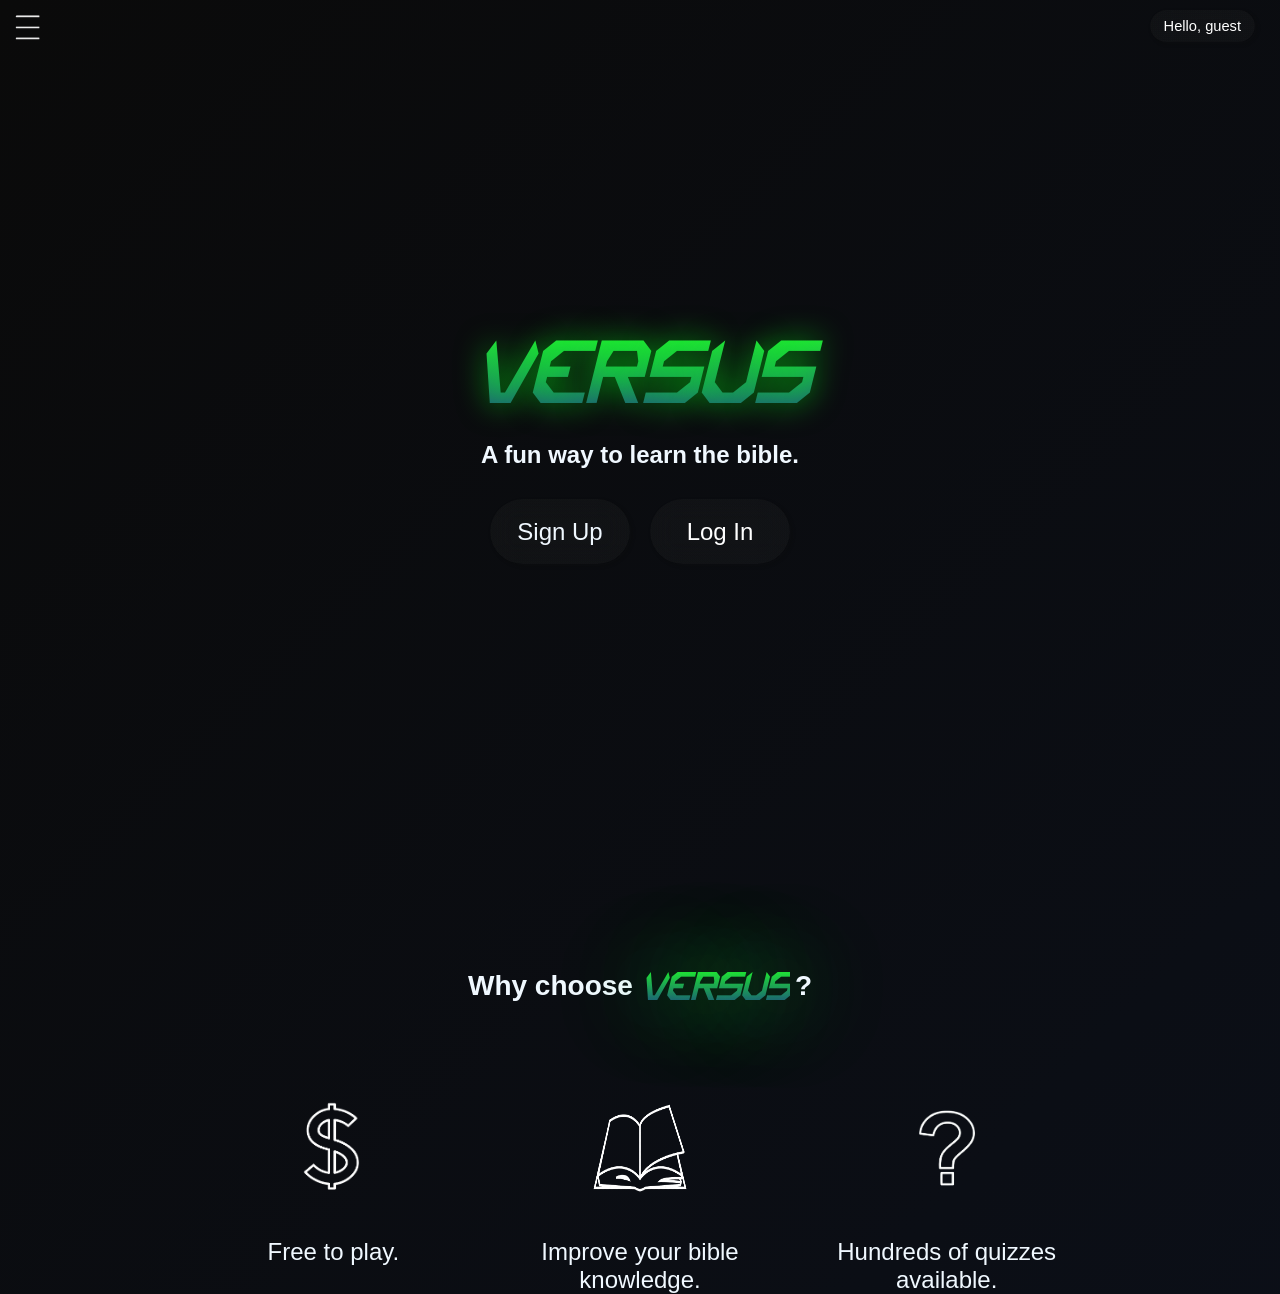
==== index.html @ 83719349 "Versus 3.0 - homeScreen to index" ====
<!DOCTYPE html>
<html lang="en">
<head>
    <meta charset="UTF-8">
    <meta name="viewport" content="width=device-width, initial-scale=1.0">
    <title>Versus</title>
    <link rel="stylesheet" href="style.css">
</head>
<body> <img id="menuButton" src="images/menu3-removebg-preview.png" alt="menu button">

    <div class="menu">
        <div id="overlay"></div>

        <div id="menuPage">
            <a href="index.html">
                <p class="goHomeVs"><i>VERSUS</i></p>
            </a>

            <a href="index.html">
                <div class="homeOp">
                    <img src="images/home.-icon.png" alt="home icon">
                    <p>Home</p>
                </div>
            </a>

            <a href="quizScreen.html">
                <div class="playQuiz">
                    <p class="playIcon">▶️</p>
                    <p class="playTxt">Play quiz</p>
                </div>
            </a>

            <a href="JourneyScreen.html">
                <div class="myJourney">
                    <p class="mapIcon">🗺️</p>
                    <p class="journey">My journey</p>
                </div>
            </a>

            <a href="questsScreen.html">
                <div class="dailyQuests">
                    <p class="targetIcon">🎯</p>
                    <p class="questsTxt">Quests</p>
                </div>
            </a>

            <a href="versusMode.html">
                <div class="versusMode">
                    <p class="duelIcon">⚔️</p>
                    <p class="versusTxt">Versus mode</p>
                </div>
            </a>

            <a href="ranking.html">
                <div class="ranking">
                    <p class="trophyIcon">🏆</p>
                    <p class="rankingTxt">Ranking</p>
                </div>
            </a>

            <div class="showDailyStreak">
                <p class="fireIcon">🔥</p>
                <p class="streakTxt">Daily streak</p>
            </div>

            <div class="logout">
                <img class="logoutIcon" src="images/logout-icon-removebg-preview.png" alt="logout-icon">
                <p class="logoutTxt">Log Out</p>
            </div>
        </div>    
    </div>

    <header class="arial">
        <div id="accountBox" class="arial">
            <div class="accountInfo">
                <p id="accountName">Hello, guest</p>
                <span id="accountLevel"></span>
            </div>
        </div>

        <div id="versus">
            <i>VERSUS</i>
        </div>
        
        <h2>A fun way to learn the bible.</h2>

        <a href="quizScreen.html">
            <button id="playQuizButton" style="display: none;">
                Play Quiz
            </button>
        </a>
    
        <div class="buttons" id="authButtons">
            <a href="signUpScreen.html">
                <div class="logButton arial">
                    <p>Sign Up</p>
                </div>
            </a> <div class="logButton arial">
                <a href="logInScreen.html" style="color: white;">
                    <p>Log In</p>
                </a>
            </div>
        </div>
    </header>

    <section class="why arial">
        <p>Why choose </p>
        <p class="whyVersus"><i>VERSUS</i></p>?
    </section>

    <div class="whyImages">
        <img src="images/cifrao.png" alt="cifrão">
        <img src="images/biblia-removebg-preview.png" alt="bíblia">
        <img src="images/interrogation.png" alt="interrogação">
    </div>

    <div class="WhyCaption arial">
        <p>Free to play.</p>
        <p>Improve your bible knowledge.</p>
        <p>Hundreds of quizzes available.</p>
    </div>

    <div id="streakPopup" class="streakPopup">
        <p class="streakTitle arial">🔥 Daily Streak</p>
        <p id="streakMessage" class="arial">
            You are on a  day streak!
        </p>
        <button id="closeStreakPopup" class="closePopupButton arial">
            OK
        </button>
    </div>

    <script src="JS/storage.js"></script>
    <script src="JS/home.js"></script>
</body>
</html>
---- style.css ----
@charset "UTF-8";
@font-face {
    font-family: 'computerist';
    src: url('fonts/Computerist.ttf') format('truetype');
}

@font-face {
    font-family: 'new hope';
    src: url('fonts/NewHope.ttf') format('truetype');
}





* {
    max-width: 100%;
    margin: 0;
}

.arial {
    font-family: Arial, Helvetica, sans-serif;
    color: #f0f8ff;
}

a {
    text-decoration: none;
    color: black;
}

a:visited {
    color: inherit;
}

a:active {
  color: inherit;
}

header {
    display: flex;
    flex-direction: column;
    align-items: center;
    height: 100vh;
    text-align: center;
    justify-content: center;

    background: linear-gradient(135deg, #0a0a0a, #0c1220, #020617);
    background-size: 400% 400%;
    animation: gradientMove 15s ease infinite;
}

#accountBox {
    position: absolute;
    top: 10px;
    right: 25px;

    padding: 8px 14px;
    border-radius: 20px;

    box-shadow: 2px 2px 2px 2px rgba(10, 10, 10, 0.158);
    backdrop-filter: blur(12px);
    -webkit-backdrop-filter: blur(12px);
    background: 
        linear-gradient(#2a2a2a20, #2a2a2a20) padding-box,
        linear-gradient(to right, #2a2a2a20, #2a2a2a20) border-box;

    color: white;
    font-size: 11pt;
    z-index: 30;
}

#accountBox > p {
    margin: 0;
}

#menuPage {
    position: fixed;
    width: 250px;
    top: 0;
    left: 0;
    height: 100vh;
    overflow: hidden;
    background-color: rgba(59, 62, 70, 0.507);
    width: 250px;
    height: 100vh;

    z-index: 1000;
    transform: translateX(-100%);
    transition: transform 0.3s ease;
}

#menuButton {
    position: fixed;
    top: 10px;
    left: 10px;
    width: 25px;
    height: 25px;
    padding: 5px;
    z-index: 1100;
    cursor: pointer;

    transition: transform 0.3s ease;
}

#menuButton:hover {
    width: 27px;
    height: 27px;
    background-color: rgba(255, 255, 255, 0.098);
    border-radius: 10px;
}

#menuButton.open {
    transform: translateX(250px);
}

#menuPage.open {
    transform: translateX(0);
}

#overlay {
    position: fixed;
    inset: 0;
    background: rgba(0, 0, 0, 0.4);
    opacity: 0;
    pointer-events: none;
    transition: opacity 0.3 ease;
    z-index: 900;
}

#overlay.show {
    opacity: 1;
    pointer-events: all;
}

.goHomeVs {
    font-family: new hope;
    width: fit-content;
    padding-top: 10px;
    padding-left: 7px;
    cursor: pointer;
    background: linear-gradient(
                #23E835,
                #1E3A8A);
    -webkit-background-clip: text;
    -webkit-text-fill-color: transparent;
    text-shadow:
        0 0 10px #00ff157c;
    font-size: 19pt;
    align-self: center;
}

.goHomeVs:active {
    transform: scale(0.95);
}

.homeOp {
    display: flex;
    font-family: new hope;
    margin-top: 35px;
    margin-left: 20px;
    cursor: pointer;

    transition: transform 0.4 ease, box-shadow 0.1 ease;
}

.homeOp > p {
    padding-top: 11px;
    padding-left: 3px;
    color: white;
}

.homeOp > img {
    height: 20px;
    width: 20px;
    padding: 5px;
    filter: invert(1);
}

.homeOp:hover {
    background-color: rgba(0, 0, 0, 0.19);
    border-radius: 7px 0px 0px 7px;
    transform: scale(1.05) translate(-3px, -3px);
}

.homeOp:active {
    transform: scale(0.95);
    box-shadow: 2px 2px 4px rgba(0, 0, 0, 0.11);
}

.playQuiz, 
.myJourney,
.dailyQuests, 
.versusMode,
.ranking {
    display: flex;
    font-family: new hope;
    margin-top: 5px;
    margin-left: 20px;
    cursor: pointer;

    transition: transform 0.2 ease, box-shadow 0.2 ease;
}

.logout {
    display: flex;
    font-family: new hope;
    cursor: pointer;

    width: 100%;
    position: absolute;
    bottom: 10px;
    left: 18px;
    margin-bottom: 10px;

    transition: transform 0.2 ease, box-shadow 0.2 ease;
}

.showDailyStreak {
    display: flex;
    font-family: new hope;
    cursor: pointer;

    padding: 5px;
    width: 90%;
    position: absolute;
    bottom: 60px;
    left: 16px;

    transition: transform 0.2 ease, box-shadow 0.2 ease;
}

.playIcon,
.mapIcon,
.targetIcon,
.duelIcon,
.trophyIcon {
    height: 20px;
    width: 20px;
    padding: 5px;
    padding-left: 3px;
}

.logoutIcon {
    height: 35px;
    width: fit-content;

    filter: invert(1);
}

.fireIcon {
    font-size: 14pt;
}

.playTxt, 
.questsTxt,
.versusTxt,
.rankingTxt {
    padding-top: 11px;
    color: white;
}

.logoutTxt {
    margin-top: 12px;
    color: white;
}

.streakTxt {
    color: white;
    padding-top: 8px;
    padding-left: 4px;
}

.playQuiz:hover {
    background-color: rgba(0, 0, 0, 0.19);
    border-radius: 7px 0px 0px 7px;
    transform: scale(1.05) translate(-3px, -3px);
}

.playQuiz:active {
    transform: scale(0.95);
    box-shadow: 2px 2px 4px rgba(0, 0, 0, 0.11);
}

.journey {
    padding-top: 12px;
    padding-left: 1px;
    color: white;
}

.myJourney:hover {
    background-color: rgba(0, 0, 0, 0.19);
    border-radius: 7px 0px 0px 7px;
    transform: scale(1.05) translate(-3px, -3px);
}

.myJourney:active {
    transform: scale(0.95);
    box-shadow: 2px 2px 4px rgba(0, 0, 0, 0.11);
}

.dailyQuests:hover {
    background-color: rgba(0, 0, 0, 0.19);
    border-radius: 7px 0px 0px 7px;
    transform: scale(1.05) translate(-3px, -3px);
}

.dailyQuests:active {
    transform: scale(0.95);
    box-shadow: 2px 2px 4px rgba(0, 0, 0, 0.11);
}

.versusMode:hover {
    background-color: rgba(0, 0, 0, 0.19);
    border-radius: 7px 0px 0px 7px;
    transform: scale(1.05) translate(-3px, -3px);
}

.versusMode:active {
    transform: scale(0.95);
    box-shadow: 2px 2px 4px rgba(0, 0, 0, 0.11);
}

.ranking:hover {
    background-color: rgba(0, 0, 0, 0.19);
    border-radius: 7px 0px 0px 7px;
    transform: scale(1.05) translate(-3px, -3px);
}

.ranking:active {
    transform: scale(0.95);
    box-shadow: 2px 2px 4px rgba(0, 0, 0, 0.11);
}

.logout:hover {
    background-color: rgba(0, 0, 0, 0.19);
    border-radius: 7px 0px 0px 7px;
    transform: scale(1.05) translate(-3px, -3px);
}

.logout:active {
    transform: scale(0.95);
    box-shadow: 2px 2px 4px rgba(0, 0, 0, 0.11);
}

.showDailyStreak:hover {
    background-color: rgba(0, 0, 0, 0.19);
    border-radius: 7px 0px 0px 7px;
    transform: scale(1.05) translate(-3px, -3px);
}

.showDailyStreak:active {
    transform: scale(0.95);
    box-shadow: 2px 2px 4px rgba(0, 0, 0, 0.11);
}

#versus {
    margin: 0 auto;
    margin-bottom: 20px;
    font-family: new hope;
    font-weight: 10;
    background: linear-gradient(
                #23E835,
                #1E3A8A);
    -webkit-background-clip: text;
    -webkit-text-fill-color: transparent;
    text-shadow:
        0 0 30px #00fd1596;
    font-size: 67pt;
    align-self: center;
    width: 100%;
}

h2 {
    margin-bottom: 30px;
    color: #f0f8ff;
}

.buttons {
    display: flex;
    gap: 20px;
}

.logButton {
    padding: 10px;
    width: 120px;
    height: 45px;
    color: #f0f8ff;
    align-content: center;
    font-size: 18pt;
    border-radius: 45px;
    box-shadow: 2px 2px 2px 2px rgba(10, 10, 10, 0.158);
    backdrop-filter: blur(12px);
    -webkit-backdrop-filter: blur(12px);
    background: 
        linear-gradient(#2a2a2a20, #2a2a2a20) padding-box,
        linear-gradient(to right, #2a2a2a20, #2a2a2a20) border-box;
    cursor: pointer;

    transition: transform 0.2s ease, box-shadow 0.1s ease;
}

.logButton:hover {
    transform: scale(1.07) translate(-3px, -3px);
    filter:
    drop-shadow(0 2px 5px #1d7e4241);

    background: linear-gradient(135deg, #0a0a0a, #09180a, #020617);
    background-size: 400% 400%;
    animation: gradientMove 3s ease infinite;
}

.logButton:active {
    transform: translateY(4px);
    box-shadow: 0 2px 4px rgba(0, 0, 0, 0.4);
}

.logButton > p {
    margin: 0;
}

#playQuizButton {
    padding: 10px;
    width: 135px;
    height: 60px;

    border: none;
    color: #f0f8ff;
    align-items: center;
    justify-content: center;
    font-size: 14pt;
    border-radius: 45px;

    box-shadow: 2px 2px 2px 2px rgba(10, 10, 10, 0.158);
    backdrop-filter: blur(12px);
    -webkit-backdrop-filter: blur(12px);
    background: 
        linear-gradient(#2a2a2a20, #2a2a2a20) padding-box,
        linear-gradient(to right, #2a2a2a20, #2a2a2a20) border-box;
    cursor: pointer;

    transition: transform 0.2s ease, box-shadow 0.1s ease;
}

#playQuizButton:hover {
    transform: scale(1.1);
    filter:
    drop-shadow(0 2px 5px #1d7e4241);

    background: linear-gradient(135deg, #0a0a0a, #09180a, #020617);
    background-size: 400% 400%;
    animation: gradientMove 3s ease infinite;
}

#playQuizButton:active {
    transform: scale(0.97);
    box-shadow: 0 2px 4px rgba(0, 0, 0, 0.4);
}

body {
    height: 97vh;
    background-image: linear-gradient(to right, #1A1A1A);

    background: linear-gradient(135deg, #0a0a0a, #0c1220, #020617);
    background-size: 400% 400%;
    animation: gradientMove 15s ease infinite;
}

.why {
    display: flex;
    font-weight: bold;
    justify-content: center;
    text-align: center;
    margin-top: 70px;
    font-size: 21pt;
    margin-bottom: 90px;
}

.whyVersus {
    font-family: new hope;
    font-weight: 10;
    background: linear-gradient(
                #23E835,
                #1E3A8A);
    -webkit-background-clip: text;
    -webkit-text-fill-color: transparent;
    text-shadow:
        0 0 90px #23E835;
    font-size: 30pt;
    align-self: center;
    margin-left: 7px;
    margin-right: 5px;
}

.whyImages > img {
    margin-bottom: 40px;
    width: 100px;
    height: 100px;
    filter: invert(1);
}

.WhyCaption {
    margin-top: 15px;
    font-size: 18pt;
}

.whyImages,
.WhyCaption {
    display: grid;
    grid-template-columns: repeat(3, 1fr); /* 3 colunas iguais */
    justify-items: center;
    text-align: center;
    gap: 20px;
    max-width: 900px;
    margin: 0 auto;
}

#streakPopup {
    position: fixed;

    top: 25px;
    right: 25px;

    width: 280px;

    padding: 18px;

    border-radius: 18px;

    background: rgba(18, 18, 18, 0.753);
    backdrop-filter: blur(10px);

    z-index: 9999;

    opacity: 0;
    transform: translateY(-20px);

    transition:
        opacity 0.4s ease,
        transform 0.4s ease;

    animation: streakGlow 2s infinite;
}

#streakPopup.showPopup {
    opacity: 1;
    transform: translateY(0);
}

.streakTitle {
    font-size: 16pt;
    font-weight: bold;

    margin-bottom: 10px;

    color: #23E835;
}

#streakMessage {
    color: white;
    font-size: 12pt;
}

#streakPopup > strong {
    color: #5eff00;
    text-shadow: 
        0 0 5px #73ff00;

    font-family: Arial, Helvetica, sans-serif;
}

#closeStreakPopup {
    margin-top: 18px;

    width: 100%;
    height: 42px;

    border: none;
    border-radius: 14px;

    box-shadow: 2px 2px 2px 2px rgba(10, 10, 10, 0.158);
    backdrop-filter: blur(12px);
    -webkit-backdrop-filter: blur(12px);
    background: 
        linear-gradient(#2a2a2a20, #2a2a2a20) padding-box,
        linear-gradient(to right, #2a2a2a20, #2a2a2a20) border-box;
    cursor: pointer;

    color: white;
    font-size: 12pt;
    font-weight: bold;

    cursor: pointer;

    transition:
        transform 0.2s ease,
        filter 0.2s ease;
}

#closeStreakPopup:hover {
    transform: scale(1.03);
    filter:
    drop-shadow(0 2px 5px #1d7e4241);

    background: linear-gradient(135deg, #0a0a0a, #09180a, #020617);
    background-size: 400% 400%;
    animation: gradientMove 3s ease infinite;
}

#closeStreakPopup:active {
    transform: scale(0.96);
}

@keyframes streakGlow {
    0% {
        box-shadow:
            0 0 10px rgba(35, 232, 53, 0.25);
    }

    50% {
        box-shadow:
            0 0 25px rgba(35, 232, 53, 0.55);
    }

    100% {
        box-shadow:
            0 0 10px rgba(35, 232, 53, 0.25);
    }
}


/* QUIZ SCREEN */


.goHomeVs3 {
    font-family: new hope;
    width: 100px;
    padding-top: 10px;
    padding-left: 7px;

    background: linear-gradient(
                #23E835,
                #1E3A8A);
    -webkit-background-clip: text;
    -webkit-text-fill-color: transparent;
    text-shadow:
        0 0 30px #00fd1596;
}

.goHomeVs3:active {
    transform: scale(0.95);
}

#modeSection {
    display: flex;
    flex-direction: column;
    align-items: center;
    text-align: center;
    justify-content: center;
    transform: translateY(28vh);
}

.mode {
    display: flex;
    flex-direction: column;
    background-color: #0c0c0c;
    height: 200px;
    width: 90%;         /*RESPONSIVIDADE */
    max-width: 580px;   /*RESPONSIVIDADE */
    margin: 0 auto;
    margin-bottom: 20px;
    padding: 15px;
    border-radius: 25px;
    background: #272727ab;
    backdrop-filter: blur(10px);
}

.selectMode {
    width: fit-content;
    font-weight: 10;
    text-align: left;
    font-family: new hope;
    margin-bottom: 50px;

    background: linear-gradient(
                #23E835,
                #1E3A8A);
    -webkit-background-clip: text;
    -webkit-text-fill-color: transparent;
    text-shadow:
        0 0 30px #00fd1596;
    font-size: 30pt;
}

.modeBut {
    display: flex;
    gap: 23px;
    width: 100%;
    align-items: center;
    margin-top: auto;
    padding-bottom: 4px;
}

.easyMode,
.midMode,
.hardMode,
.blessedMode {
    font-size: 14pt;
    padding: 5px;
    align-content: center;
    width: 130px;
    height: 60px;
    border-radius: 25px;
    border: none;

    box-shadow: 1px 1px 1px 1px rgba(10, 10, 10, 0.158);
    backdrop-filter: blur(12px);
    -webkit-backdrop-filter: blur(12px);
    background: 
        linear-gradient(#2a2a2a13, #2a2a2a13) padding-box,
        linear-gradient(to right, #2a2a2a13, #2a2a2a13) border-box;
    cursor: pointer;

    transition: transform 0.2s ease, box-shadow 0.1s ease;
}

.easyMode:hover,
.midMode:hover,
.hardMode:hover,
.blessedMode:hover {
    transform: scale(1.1);
    filter:
    drop-shadow(0 2px 5px #1d7e4241);

    background: linear-gradient(135deg, #0a0a0a, #09180a, #020617);
    background-size: 400% 400%;
    animation: gradientMove 3s ease infinite;
}

.easyMode:active,
.midMode:active,
.hardMode:active,
.blessedMode:active {
    transform: translateY(4px);
    box-shadow: 0 2px 4px rgba(0, 0, 0, 0.4);
}

#quizSection {
    justify-content: center;
}

.quizCard {
    display: flex;
    flex-direction: column;
    justify-content: flex-start;
    width: 30%;
    min-height: 350px;
    height: auto;
    min-width: 300px;
    max-width: 350px;

    padding: 15px;
    border-radius: 23px;

    background: #272727ab;
    backdrop-filter: blur(10px);

    transform: translateY(60%);
}

#questionTitle {
    font-size: 20pt;

    transform: translateY(15%);
}

#optionsContainer {
    display: flex;
    flex-wrap: wrap;
    gap: 20px;
    justify-content: center;
    transform: translateY(30%);
}

.optionButton {
    font-family: Arial, Helvetica, sans-serif;
    color: white;
    font-size: 14pt;

    padding: 5px;
    align-content: center;
    width: 130px;
    height: 60px;
    border-radius: 25px;
    border: none;

    box-shadow: 1px 1px 1px 1px rgba(10, 10, 10, 0.158);
    backdrop-filter: blur(12px);
    -webkit-backdrop-filter: blur(12px);
    background: 
        linear-gradient(#2a2a2a13, #2a2a2a13) padding-box,
        linear-gradient(to right, #2a2a2a13, #2a2a2a13) border-box;
    cursor: pointer;

    transition: transform 0.2s ease, box-shadow 0.1s ease;
}

.optionButton:hover {
    transform: scale(1.1);
    filter:
    drop-shadow(0 2px 5px #1d7e4241);

    background: linear-gradient(135deg, #0a0a0a, #09180a, #020617);
    background-size: 400% 400%;
    animation: gradientMove 3s ease infinite;
}

.optionButton:active {
    transform: translateY(4px);
    box-shadow: 0 2px 4px rgba(0, 0, 0, 0.4);
}

.optionButton:disabled {
    cursor: default;
}

.correctOption {
    background:
        radial-gradient(
            circle at top,
            #003b18,
            #00180a
        ) !important;

    border: 1px solid rgba(35,232,53,0.25);

    box-shadow:
        0 0 18px rgba(35,232,53,0.25),
        0 0 35px rgba(35,232,53,0.08);

    transform: scale(1.03);
}

.wrongOption {
    background:
        radial-gradient(
            circle at top,
            #3b0000,
            #180000
        ) !important;

    border: 1px solid rgba(255,70,70,0.25);

    box-shadow:
        0 0 18px rgba(255,70,70,0.22),
        0 0 35px rgba(255,70,70,0.08);

    transform: scale(1.03);
}

#feedbackText {
    margin-top: 20px;
    text-align: center;

    color: #5eff00;
    text-shadow: 
        0 0 5px #73ff00;

    transition: all 0.2s ease;
}

#nextQuestionButton {
    font-size: 12pt;
    color: white;

    align-self: center;
    width: 75%;
    height: 50px;

    border-radius: 35px;
    backdrop-filter: blur(12px);
    -webkit-backdrop-filter: blur(12px);

    border: none;
    cursor: pointer;

    background: linear-gradient(135deg, #0a0a0a, #09180a, #020617);
    background-size: 400% 400%;
    animation: gradientMove 3s ease infinite;
}

#nextQuestionButton:hover {
    transform: scale(1.05);
}

#nextQuestionButton:active {
    transform: scale(0.97);
}

#finishQuizButton {
    font-size: 12pt;
    color: white;

    align-self: center;
    width: 75%;
    height: 50px;

    border-radius: 35px;
    backdrop-filter: blur(12px);
    -webkit-backdrop-filter: blur(12px);

    border: none;
    cursor: pointer;

    background: linear-gradient(135deg, #0a0a0a, #090e18, #020617);
    background-size: 400% 400%;
    animation: gradientMove 3s ease infinite;
}

#finishQuizButton:hover {
    transform: scale(1.05);
}

#finishQuizButton:active {
    transform: scale(0.97);
}

.quizBottom {
    margin-top: 20px;

    display: flex;
    flex-direction: column;
    align-items: center;

    gap: 10px;

    padding-top: 20px;
}

#quizFinishOverlay {
    position: fixed;

    inset: 0;

    background: rgba(0,0,0,0.7);

    backdrop-filter: blur(5px);

    opacity: 0;
    pointer-events: none;

    transition: 0.25s ease;

    z-index: 9998;
}

#quizFinishOverlay.showOverlay {
    opacity: 1;
    pointer-events: auto;
}

#quizFinishPopup {
    position: fixed;

    top: 50%;
    left: 50%;

    transform:
        translate(-50%, -50%)
        scale(0.9);

    width: 340px;

    padding: 28px;

    border-radius: 24px;

    background: #191919ab;

    backdrop-filter: blur(14px);

    text-align: center;

    opacity: 0;
    pointer-events: none;

    transition: all 0.25s ease;

    z-index: 9999;

    border:
        1px solid rgba(255,255,255,0.08);

    box-shadow:
        0 0 35px rgba(35,232,53,0.15);
}

#quizFinishPopup.showPopup {
    opacity: 1;
    pointer-events: auto;

    transform:
        translate(-50%, -50%)
        scale(1);
}

#quizFinishPopup h2 {
    color: white;

    margin-bottom: 18px;

    font-size: 24pt;
}

#quizFinishPopup p {
    color: white;

    margin-top: 12px;

    font-size: 12pt;
}

#closeQuizFinish {
    margin-top: 24px;

    width: 100%;
    height: 45px;

    border: none;

    border-radius: 35px;

    color: white;

    cursor: pointer;

    background:
        linear-gradient(
            135deg,
            #0a0a0a,
            #09180a,
            #020617
        );

    background-size: 400% 400%;

    animation:
        gradientMove 3s ease infinite;
}

#closeQuizFinish:hover {
    transform: scale(1.08);
}

#closeQuizFinish:active {
    transform: scale(0.97);
}

#levelUpOverlay {
    position: fixed;
    inset: 0;

    background: rgba(0,0,0,0.75);
    backdrop-filter: blur(6px);

    opacity: 0;
    pointer-events: none;

    transition: 0.25s ease;

    z-index: 10000;
}

#levelUpOverlay.showOverlay {
    opacity: 1;
    pointer-events: auto;
}

#levelUpPopup {
    position: fixed;

    top: 50%;
    left: 50%;

    transform:
        translate(-50%, -50%)
        scale(0.8);

    width: 360px;

    padding: 35px;

    border-radius: 30px;

    text-align: center;

    background:
        linear-gradient(
            135deg,
            #09180a,
            #020617
        );

    border:
        2px solid rgba(35,232,53,0.25);

    box-shadow:
        0 0 45px rgba(35,232,53,0.25);

    opacity: 0;
    pointer-events: none;

    transition: all 0.3s ease;

    z-index: 10001;
}

#levelUpPopup.showPopup {
    opacity: 1;
    pointer-events: auto;

    transform:
        translate(-50%, -50%)
        scale(1);
}

#levelUpPopup > h1 {
    font-family: new hope;
    font-size: 34pt;

    margin-bottom: 18px;

    background: linear-gradient(
                #23E835,
                #1E3A8A);
    -webkit-background-clip: text;
    -webkit-text-fill-color: transparent;
    text-shadow:
        0 0 30px #00fd15b0;

    text-shadow:
        0 0 20px rgba(35, 232, 51, 0.699);
}

#newLevelText {
    font-family: Arial, Helvetica, sans-serif;
    color: white;

    font-size: 15pt;

    margin-bottom: 24px;
}

#closeLevelUp {
    width: 100%;
    height: 48px;

    border: none;

    border-radius: 35px;

    color: white;

    cursor: pointer;

    background:
        linear-gradient(
            135deg,
            #0a0a0a5d,
            #09180a,
            #02061773
        );

    box-shadow: 3px 3px rgba(0, 0, 0, 0.37);
    background-size: 400% 400%;

    animation:
        gradientMove 3s ease infinite;
}

#closeLevelUp:hover {
    transform: scale(1.08);
}

#closeLevelUp:active {
    transform: scale(0.97);
}



/* SIGNUP SCREEN */

input:-webkit-autofill,
input:-webkit-autofill:hover,
input:-webkit-autofill:focus,
input:-webkit-autofill:active {

    -webkit-box-shadow: 0 0 0 30px #1B1C1F inset !important;

    -webkit-text-fill-color: white !important;

    transition: background-color 9999s ease-in-out 0s;
}



.goHomeVs2 {
    position: absolute;     /* HEADER NO CANTO SUPERIOR ESQUERDO */
    top: 8px;
    left: 8px;

    font-family: new hope;
    width: 100px;
    padding-top: 10px;
    padding-left: 7px;
    background: linear-gradient(
                #23E835,
                #1E3A8A);
    -webkit-background-clip: text;
    -webkit-text-fill-color: transparent;
    text-shadow:
        0 0 15px #23e8337c;
}

.goHomeVs2:active {
    transform: scale(0.95);
}

#signUpBody {
    background-color: #1a1a1a;
    display: flex;
    flex-direction: column;
    align-items: center;
    text-align: center;
    justify-content: center;
}

.signCard {
    display: flex;
    flex-direction: column;
    justify-content: flex-start;
    width: 30%;
    min-height: 350px;
    height: auto;
    min-width: 300px;
    max-width: 350px;

    padding: 10px;
    border-radius: 23px;

    background: #272727ab;
    backdrop-filter: blur(10px);
}

.signVs {
    font-family: new hope;
    font-size: 45pt;
    margin-top: 25px;
    margin-bottom: 30px;
    background: linear-gradient(
                #23E835,
                #1E3A8A);
    -webkit-background-clip: text;
    -webkit-text-fill-color: transparent;
    text-shadow:
        0 0 15px #23e8337c;
    align-self: center;
}

.create {
    font-size: 20pt;

    background: linear-gradient(
                #23E835,
                #1E3A8A);
    -webkit-background-clip: text;
    -webkit-text-fill-color: transparent;
    text-shadow:
        0 0 15px #23e8337c;
        font-weight: bold;

    margin-left: -15%;
    margin-bottom: 15px;
}

.emailInput,
.passInput {
    padding: 10px;
    background-color: #1b1b1b85;
    width: 90%;
    height: 40px;
    border-radius: 8px;
    justify-content: center;
    text-align: left;
    transform: translateX(2%);

    caret-color: white;
}

.emailInput > img {
    position: absolute;
    width: 30px;
    left: 10px;
    top: 50%;
    transform: translateY(-50%);
}

.emailInput > input {
    margin-top: 6px;
    background: transparent;
    border: none;
    outline: none;
    color: white;
    font-size: 12pt;
    transform: translate(35px, 5px);
}

.passInput > img {
    position: absolute;
    width: 24px;
    left: 10px;
    top: 50%;
    transform: translate(3px, -50%);
}

.passInput > input {
    margin-top: 5px;
    background: transparent;
    border: none;
    outline: none;
    color: white;
    font-size: 12pt;
    transform: translate(35px, 4px);
    padding-top: 5px;
}

.g-recaptcha {
    transform: scale(0.60);
    width: fit-content;
}

.inputError {
    display: block;

    width: 90%;

    margin-top: 5px;
    margin-left: 15px;
    margin-bottom: 5px;

    text-align: left;

    color: #ff4d4d;
    font-size: 9pt;
    font-family: Arial, Helvetica, sans-serif;
    min-height: 14px;
}

.captchaError {
    display: block;

    width: 90%;

    margin-left: 13px;
    padding-bottom: 20px;

    text-align: center;

    color: #ff4d4d;
    font-size: 9pt;
    font-family: Arial, Helvetica, sans-serif;
    min-height: 14px;
}

.inputInvalid {
    border: 1px solid #ff4d4d !important;
}

.createLogBut {
    font-size: 12pt;
    width: 75%;
    height: 50px;
    margin-bottom: 5px;

    border-radius: 35px;
    box-shadow: 2px 2px 2px 2px rgba(10, 10, 10, 0.158);
    backdrop-filter: blur(12px);
    -webkit-backdrop-filter: blur(12px);
    background: 
        linear-gradient(#2a2a2a20, #2a2a2a20) padding-box,
        linear-gradient(to right, #2a2a2a20, #2a2a2a20) border-box;

    cursor: pointer;
    border: none;

    transition: transform 0.2s ease, box-shadow 0.1s ease;
}

.createLogBut:hover {
    transform: scale(1.05);
    filter:
    drop-shadow(0 2px 5px #1d7e4241);

    background: linear-gradient(135deg, #0a0a0a, #09180a, #020617);
    background-size: 400% 400%;
    animation: gradientMove 3s ease infinite;
}

.createLogBut:active {
    transform: scale(0.95);
}

.alreadyLog {
    margin-top: 10px;
    font-size: 7pt;
}

.alreadyLog > a:hover {
    text-decoration: underline;
}

.alreadyLog > a:visited {
    color: inherit;
}

.alreadyLog > a:active {
    color: inherit;
}




/* LOGIN SCREEN */


#loginBody {
    background-color: #1a1a1a;
    display: flex;
    flex-direction: column;
    align-items: center;
    text-align: center;
    justify-content: center;
}


.logCard {
    display: flex;
    flex-direction: column; 
    width: 30%;
    height: 400px;
    min-width: 300px;
    max-width: 460px;
    padding: 10px;
    border-radius: 23px;
    
    background: #272727ab;
    backdrop-filter: blur(10px);
}


.log {
    font-size: 20pt;
    background: linear-gradient(
                #23E835,
                #1E3A8A);
    -webkit-background-clip: text;
    -webkit-text-fill-color: transparent;
    text-shadow:
        0 0 15px #23e8337c;
        font-weight: bold;

    margin-left: -32%;
    margin-bottom: 20px;
}

.logBut {
    font-size: 12pt;
    width: 75%;
    height: 50px;
    margin-top: 5px;
    align-content: center;
    justify-self: center;

    border-radius: 35px;
    box-shadow: 2px 2px 2px 2px rgba(10, 10, 10, 0.158);
    backdrop-filter: blur(12px);
    -webkit-backdrop-filter: blur(12px);
    background: 
        linear-gradient(#2a2a2a20, #2a2a2a20) padding-box,
        linear-gradient(to right, #2a2a2a20, #2a2a2a20) border-box;

    cursor: pointer;
    border: none;

    transition: transform 0.2s ease, box-shadow 0.1s ease;
}

.logBut:hover {
    transform: scale(1.05);
    filter:
    drop-shadow(0 2px 5px #1d7e4241);

    background: linear-gradient(135deg, #0a0a0a, #09180a, #020617);
    background-size: 400% 400%;
    animation: gradientMove 3s ease infinite;
}

.logBut:active {
    transform: scale(0.95);
}

#loginEmail {
    margin-top: 1px;
}

#loginPassword {
    margin-top: 1px;
}



/* JOURNEY SCREEN */


#journeyBody {
    background-color: #1a1a1a;
    display: flex;
    flex-direction: column;

    background: linear-gradient(135deg, #0a0a0a, #0f172a, #020617);
    background-size: 400% 400%;
    animation: gradientMove 10s ease infinite;
}

@keyframes gradientMove {
    0% { background-position: 0% 50%; }
    50% { background-position: 100% 50%; }
    100% { background-position: 0% 50%; }
}

#journeyBody > section {
    display: flex;
    flex-wrap: wrap;
    justify-content: center;
    gap: 10px;   
}

.goHomeVs4 {
    position: absolute;     /* HEADER NO CANTO SUPERIOR ESQUERDO */
    top: 8px;
    left: 8px;

    font-family: new hope;
    width: fit-content;
    padding-top: 10px;
    padding-left: 7px;
    background: linear-gradient(
                #23E835,
                #1E3A8A);
    -webkit-background-clip: text;
    -webkit-text-fill-color: transparent;
    text-shadow:
        0 0 15px #23e8337c;

    font-size: 18pt;
}

.goHomeVs4:active {
    transform: scale(0.95);
}

.statsCard {
    margin-top: 50px;
    margin-left: 60px;

    display: flex;
    flex-direction: column;
    justify-content: flex-start;
    width: 23%;
    min-height: 563px;
    height: auto;
    min-width: 300px;
    max-width: 460px;
    padding: 15px;
    border-radius: 23px;
    
    background: #070608;
    backdrop-filter: blur(10px);
}

.journeyTxt {
    font-size: 30pt;
    background: linear-gradient(
                #23E835,
                #1E3A8A);
    -webkit-background-clip: text;
    -webkit-text-fill-color: transparent;
    text-shadow:
        0 0 15px #23e8337c;
        font-weight: bold;
        
    padding: 10px;
    margin-bottom: 10px;
}

.levelLine {
    display: flex;          /*                 */
    gap: 7px;              /*  TEXTOS INLINE  */
    width: fit-content;   /*                 */

    padding-top: 10px;
    padding-left: 12px;
}

.levelTitle {
    background: linear-gradient(to right,
                #23E835 10%,
                #1E3A8A 90%);
    -webkit-background-clip: text;
    -webkit-text-fill-color: transparent;
    text-shadow:
        0 0 15px #23e8337c;
        font-weight: bold;
}

.xpBar {
    margin-top: 5px;
    margin-bottom: 5px;
    margin-left: 12px;
    width: 80%;
    height: 20px;
    background-color: #111;
    border-radius: 10px;
}

.xpFill {
    height: 100%;
    width: 0%;
    border-radius: 10px;

    background: linear-gradient(
        to right,
        #23E835,
        #1E3A8A);

    transition: width 0.4s ease;
}

.xpTxt {
    margin-left: 25px;
    padding-bottom: 9px;
}

.lvlBox {
    border-radius: 18px;
    margin-bottom: 20px;
    
    background: #302f2f;
    backdrop-filter: blur(10px);
}

.achievBox {
    border-radius: 18px;
    padding: 10px;

    background: #302f2f;
    backdrop-filter: blur(10px);
    margin-bottom: 15px;
}

.achievsLink {
    display: flex;
    justify-content: space-between;
}

.achievsLink > a {
    color: white;
    font-size: 9pt;
}

.achievsLink > a:hover {
    text-decoration: underline;
}

.achievTxt {
    background: linear-gradient(to right,
        #ffd900 10%,
        #ffffff 85%);
    -webkit-background-clip: text;
    -webkit-text-fill-color: transparent;
    text-shadow:
        0 0 15px #e5e823cc;
        font-weight: bold;

    margin-bottom: 10px;
}

.compQuiz {
    display: flex;          /*   TEXTOS INLINE   */
    gap: 7px;              /*                   */

    width: 95%;
    padding: 3px;
    background: #474747;
    backdrop-filter: blur(10px);
    border-radius: 10px;
    margin-bottom: 5px;
}

.check {
    padding-left: 3px;
    color: #3bc540;
    transform: scale(1.2);
}

.achievs {
    padding-top: 3px;
}

.achievs > strong {
    color: #099cf1;
}

.nextReward {
    display: flex;
    gap: 7px;

    border-radius: 18px;
    margin-bottom: 15px;
    padding: 10px;
    
    background: #302f2f;
    backdrop-filter: blur(10px);
}

.nextReward > strong {
    color: #5eff00;
    text-shadow: 
        0 0 5px #73ff00;

    font-family: Arial, Helvetica, sans-serif;
}

#verses {
    border-radius: 18px;
    padding: 10px;

    background: #302f2f;
    backdrop-filter: blur(10px);
}

.verseTxt {
    background: linear-gradient(to right,
        #ffd900 10%,
        #ffffff 85%);
    -webkit-background-clip: text;
    -webkit-text-fill-color: transparent;
    text-shadow:
        0 0 15px #e5e823cc;
        font-weight: bold;

    width: fit-content;
}

#verseRef {
    color: #5eff00;
    text-shadow: 
        0 0 5px #73ff00;
}

.dailyChallenge {
    display: flex;
    gap: 7px;

    border-radius: 18px;
    margin-top: 16px;
    padding: 7px;
    font-size: 9.5pt;
    
    background: #302f2f;
    backdrop-filter: blur(10px);
}

.statsCard2 {
    margin: 50px 20px 20px;
    display: grid;
    grid-template-columns: repeat(auto-fit, minmax(320px, 1fr));
    gap: 10px;

    width: min(90vw, 800px);
    min-height: 540px;
    height: auto;

    padding: 15px;
    border-radius: 23px;    
    background: #070608;
    backdrop-filter: blur(10px);
    overflow: hidden;
}

.statsCard2 > .journeyTxt {
    grid-column: 1 / -1;
    width: fit-content;
}

.leftJourney {
    display: flex;
    flex-direction: column;
    align-items: center;
    padding: 30px;
}

.rank {
    width: fit-content;
}

.ranked {
    background: linear-gradient(
                #23E835 10%,
                #1E3A8A 90%);
    -webkit-background-clip: text;
    -webkit-text-fill-color: transparent;
    text-shadow:
        0 0 15px #23e8337c;
        font-weight: bold;
        font-size: 18pt;

    margin-bottom: 50px;
}

.mainRank {
    height: 200px;
    width: 200px;
}

.rankTxt {
    justify-self: center;
    font-weight: bold;

    width: fit-content;
}

.rankBar {
    grid-column: 1;
    margin-top: 10px;
    height: 10px;
    width: 180px;
    max-width: 80%;
    background-color: #111;
    border-radius: 10px;
}

.rankFill {
    height: 100%;
    width: 0%;
    border-radius: 10px;

    background: linear-gradient(
        to right,
        #FDB982,
        #ffffff);

    transition: width 0.4s ease;
}

.battleBar {
    grid-column: 1;
    position: relative;
    margin-top: 50px;
    width: 250px;
    height: 20px;
    background: #111;
    border-radius: 20px;
    overflow: hidden;
}

.losses, 
.wins {
    height: 100%;
    transition: width 0.5s ease;
}

.wins {
    position: absolute;
    left: 0;
    height: 100%;
    width: 0%;

    background: linear-gradient(to right, #23E835, #00ff88);
    box-shadow: 0 0 10px #23E83588;
}

.losses {
    position: absolute;
    right: 0;
    height: 100%;
    width: 0%;

    background: linear-gradient(to left, #1e90ff, #003cff);
    box-shadow: 0 0 10px #1e90ff88;
}

.middleLine {
    position: absolute;
    right: 50%;
    width: 2px;
    height: 100%;
    background: white;
    transition: left 0.5s ease;
    z-index: 2;
}

.battleTxt {
    grid-column: 1;
    margin-top: 10px;
    margin-left: 15px;
    left: 0;
    width: fit-content;
}

.stats {
    position: relative;
    width: 100%;
    height: 100%;
    min-height: 445px;
    max-height: 445px;
    background-color: #302f2f;
    border-radius: 18px;
    justify-items: center;
    justify-content: center;
    align-self: center;
}

.statsItems {
    display: flex;          /*   TEXTOS INLINE   */
    gap: 7px;              /*                   */

    width: 90%;
    margin-top: 10px;
    padding: 10px;
    background: #474747;
    backdrop-filter: blur(10px);
    border-radius: 10px;
}

.statsItems > strong {
    color: #5eff00;
    text-shadow: 
        0 0 5px #73ff00;

    font-family: Arial, Helvetica, sans-serif;
}


.loginWarning {
    position: fixed;

    top: 50%;
    left: 50%;

    transform: translate(-50%, -50%) scale(0.9);

    width: 320px;

    padding: 25px;

    border-radius: 20px;

    background: rgba(20,20,20,0.95);

    backdrop-filter: blur(12px);

    text-align: center;

    opacity: 0;
    pointer-events: none;

    transition: all 0.25s ease;

    z-index: 9999;

    border: 1px solid rgba(255,255,255,0.08);

    box-shadow:
        0 0 25px rgba(35,232,53,0.15);
}

.loginWarning.showPopup {
    opacity: 1;
    pointer-events: auto;

    transform:
        translate(-50%, -50%)
        scale(1);
}

.loginWarning p {
    color: white;

    font-size: 13pt;

    margin-bottom: 20px;
}

.closeLoginWarning {
    width: 100%;
    height: 42px;

    border: none;

    border-radius: 30px;

    color: white;

    cursor: pointer;

    box-shadow: 2px 2px 2px 2px rgba(10, 10, 10, 0.158);
    backdrop-filter: blur(12px);
    -webkit-backdrop-filter: blur(12px);
    background: 
        linear-gradient(#2a2a2a20, #2a2a2a20) padding-box,
        linear-gradient(to right, #2a2a2a20, #2a2a2a20) border-box;

    background-size: 400% 400%;

    animation:
        gradientMove 3s ease infinite;
}

.closeLoginWarning:hover {
    transform: scale(1.08);

    background: linear-gradient(135deg, #0a0a0a, #09180a, #020617);
    background-size: 400% 400%;
    animation: gradientMove 3s ease infinite;
}

.closeLoginWarning:active {
    transform: scale(0.97);
}

.popupOverlay {
    position: fixed;

    inset: 0;

    background: #000000a6;

    backdrop-filter: blur(4px);

    opacity: 0;
    pointer-events: none;

    transition: opacity 0.25s ease;

    z-index: 9998;
}

.popupOverlay.showOverlay {
    opacity: 1;
    pointer-events: auto;
}



/* QUESTS SCREEN */

#questsBody {
    background-color: #1a1a1a;
    display: flex;
    flex-direction: column;
    justify-content: center;

    background: linear-gradient(135deg, #0a0a0a, #0f172a, #020617);
    background-size: 400% 400%;
    animation: gradientMove 10s ease infinite;
}

.questsCard {
    width: 400px;
    height: 80%;
    padding: 15px;
    border-radius: 23px;
    align-self: center;
    
    background: #272727ab;
    backdrop-filter: blur(10px);
}

.dailyBut {
    width: 70px;
    height: 40px;
    padding: 5px;
    margin-left: 22%;

    text-align: center;
    align-content: center;
    border-radius: 12px 12px 0px 0px;

    background: #272727ab;
    backdrop-filter: blur(10px);
}

.comingSoon {
    position: fixed;

    top: 50%;
    left: 50%;

    transform: translate(-50%, -50%) scale(0.9);

    width: 320px;

    padding: 25px;

    border-radius: 20px;

    background: rgba(20,20,20,0.95);

    backdrop-filter: blur(12px);

    text-align: center;

    opacity: 0;
    pointer-events: none;

    transition: all 0.25s ease;

    z-index: 9999;

    border: 1px solid rgba(255,255,255,0.08);

    box-shadow:
        0 0 25px rgba(35,232,53,0.15);
}

.comingSoon.showPopup {
    opacity: 1;
    pointer-events: auto;

    transform:
        translate(-50%, -50%)
        scale(1);
}

.underConstruction {
    transform: scale(0.80);
}

.comingSoon > p {
    margin-bottom: 20px;
}

.closeComingSoon {
    width: 100%;
    height: 42px;

    border: none;

    border-radius: 30px;

    color: white;

    cursor: pointer;

    box-shadow: 2px 2px 2px 2px rgba(10, 10, 10, 0.158);
    backdrop-filter: blur(12px);
    -webkit-backdrop-filter: blur(12px);
    background: 
        linear-gradient(#2a2a2a20, #2a2a2a20) padding-box,
        linear-gradient(to right, #2a2a2a20, #2a2a2a20) border-box;

    background-size: 400% 400%;

    animation:
        gradientMove 3s ease infinite;
}

.closeComingSoon:hover {
    transform: scale(1.05);
    filter:
    drop-shadow(0 2px 5px #1d7e4241);

    background: linear-gradient(135deg, #0a0a0a, #09180a, #020617);
    background-size: 400% 400%;
    animation: gradientMove 3s ease infinite;
}

.closeComingSoon:active {
    transform: scale(0.96);
}




/* VERSUS MODE SCREEN */



#versusModeBody {
    background-color: #1a1a1a;
    display: flex;
    flex-direction: column;
    justify-content: center;

    background: linear-gradient(135deg, #0a0a0a, #0f172a, #020617);
    background-size: 400% 400%;
    animation: gradientMove 10s ease infinite;
}




/* RANKING SCREEN */



#rankingBody {
    background-color: #1a1a1a;
    display: flex;
    flex-direction: column;
    justify-content: center;

    background: linear-gradient(135deg, #0a0a0a, #0f172a, #020617);
    background-size: 400% 400%;
    animation: gradientMove 10s ease infinite;
}
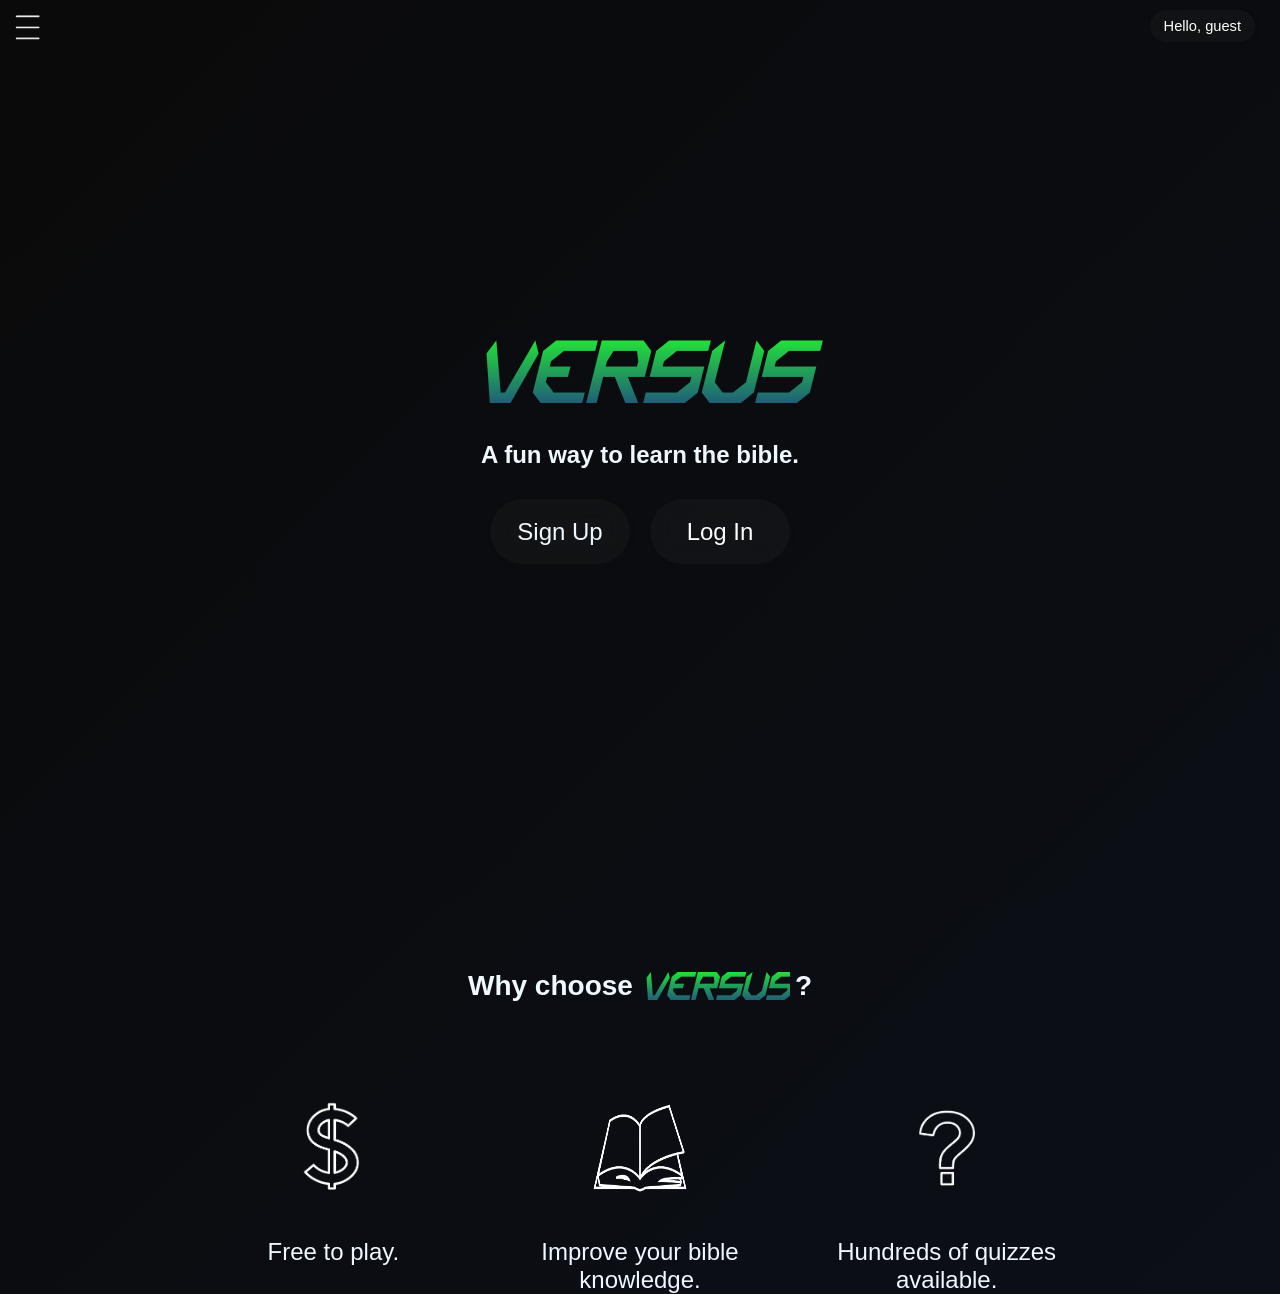
==== commit 4eae758f: "Versus 3.0 final - Several Visual Changes;" ====
--- a/index.html
+++ b/index.html
@@ -3,9 +3,12 @@
 <head>
     <meta charset="UTF-8">
     <meta name="viewport" content="width=device-width, initial-scale=1.0">
+
+    <link rel="shortcut icon" href="images/Captura_de_tela_2026-06-03_125115-removebg-preview.png" type="image/png">
     <title>Versus</title>
     <link rel="stylesheet" href="style.css">
 </head>
+
 <body> <img id="menuButton" src="images/menu3-removebg-preview.png" alt="menu button">
 
     <div class="menu">
--- a/style.css
+++ b/style.css
@@ -143,10 +143,10 @@
                 #1E3A8A);
     -webkit-background-clip: text;
     -webkit-text-fill-color: transparent;
-    text-shadow:
-        0 0 10px #00ff157c;
     font-size: 19pt;
     align-self: center;
+
+    animation: glowPulse 2s infinite;
 }
 
 .goHomeVs:active {
@@ -363,11 +363,21 @@
                 #1E3A8A);
     -webkit-background-clip: text;
     -webkit-text-fill-color: transparent;
-    text-shadow:
-        0 0 30px #00fd1596;
     font-size: 67pt;
     align-self: center;
     width: 100%;
+
+    animation: glowPulse 3s ease infinite;
+}
+
+@keyframes glowPulse {
+    0%, 100% {
+        filter: brightness(1);
+    }
+
+    50% {
+        filter: brightness(1.6);
+    }
 }
 
 h2 {
@@ -401,8 +411,6 @@
 
 .logButton:hover {
     transform: scale(1.07) translate(-3px, -3px);
-    filter:
-    drop-shadow(0 2px 5px #1d7e4241);
 
     background: linear-gradient(135deg, #0a0a0a, #09180a, #020617);
     background-size: 400% 400%;
@@ -443,8 +451,6 @@
 
 #playQuizButton:hover {
     transform: scale(1.1);
-    filter:
-    drop-shadow(0 2px 5px #1d7e4241);
 
     background: linear-gradient(135deg, #0a0a0a, #09180a, #020617);
     background-size: 400% 400%;
@@ -462,7 +468,7 @@
 
     background: linear-gradient(135deg, #0a0a0a, #0c1220, #020617);
     background-size: 400% 400%;
-    animation: gradientMove 15s ease infinite;
+    animation: gradientMove 20s ease infinite;
 }
 
 .why {
@@ -483,12 +489,12 @@
                 #1E3A8A);
     -webkit-background-clip: text;
     -webkit-text-fill-color: transparent;
-    text-shadow:
-        0 0 90px #23E835;
     font-size: 30pt;
     align-self: center;
     margin-left: 7px;
     margin-right: 5px;
+
+    animation: glowPulse 2s infinite;
 }
 
 .whyImages > img {
@@ -598,9 +604,7 @@
 
 #closeStreakPopup:hover {
     transform: scale(1.03);
-    filter:
-    drop-shadow(0 2px 5px #1d7e4241);
-
+    
     background: linear-gradient(135deg, #0a0a0a, #09180a, #020617);
     background-size: 400% 400%;
     animation: gradientMove 3s ease infinite;
@@ -642,8 +646,8 @@
                 #1E3A8A);
     -webkit-background-clip: text;
     -webkit-text-fill-color: transparent;
-    text-shadow:
-        0 0 30px #00fd1596;
+    
+    animation: glowPulse 2s infinite;
 }
 
 .goHomeVs3:active {
@@ -686,9 +690,9 @@
                 #1E3A8A);
     -webkit-background-clip: text;
     -webkit-text-fill-color: transparent;
-    text-shadow:
-        0 0 30px #00fd1596;
     font-size: 30pt;
+
+    animation: glowPulse 2s infinite;
 }
 
 .modeBut {
@@ -728,9 +732,7 @@
 .hardMode:hover,
 .blessedMode:hover {
     transform: scale(1.1);
-    filter:
-    drop-shadow(0 2px 5px #1d7e4241);
-
+    
     background: linear-gradient(135deg, #0a0a0a, #09180a, #020617);
     background-size: 400% 400%;
     animation: gradientMove 3s ease infinite;
@@ -806,9 +808,7 @@
 
 .optionButton:hover {
     transform: scale(1.1);
-    filter:
-    drop-shadow(0 2px 5px #1d7e4241);
-
+    
     background: linear-gradient(135deg, #0a0a0a, #09180a, #020617);
     background-size: 400% 400%;
     animation: gradientMove 3s ease infinite;
@@ -1217,8 +1217,8 @@
                 #1E3A8A);
     -webkit-background-clip: text;
     -webkit-text-fill-color: transparent;
-    text-shadow:
-        0 0 15px #23e8337c;
+
+    animation: glowPulse 2s infinite;
 }
 
 .goHomeVs2:active {
@@ -1261,9 +1261,9 @@
                 #1E3A8A);
     -webkit-background-clip: text;
     -webkit-text-fill-color: transparent;
-    text-shadow:
-        0 0 15px #23e8337c;
     align-self: center;
+
+    animation: glowPulse 2s infinite;
 }
 
 .create {
@@ -1274,12 +1274,12 @@
                 #1E3A8A);
     -webkit-background-clip: text;
     -webkit-text-fill-color: transparent;
-    text-shadow:
-        0 0 15px #23e8337c;
         font-weight: bold;
 
     margin-left: -15%;
     margin-bottom: 15px;
+
+    animation: glowPulse 2s infinite;
 }
 
 .emailInput,
@@ -1397,9 +1397,7 @@
 
 .createLogBut:hover {
     transform: scale(1.05);
-    filter:
-    drop-shadow(0 2px 5px #1d7e4241);
-
+    
     background: linear-gradient(135deg, #0a0a0a, #09180a, #020617);
     background-size: 400% 400%;
     animation: gradientMove 3s ease infinite;
@@ -1464,12 +1462,12 @@
                 #1E3A8A);
     -webkit-background-clip: text;
     -webkit-text-fill-color: transparent;
-    text-shadow:
-        0 0 15px #23e8337c;
-        font-weight: bold;
+    font-weight: bold;
 
     margin-left: -32%;
     margin-bottom: 20px;
+
+    animation: glowPulse 2s infinite;
 }
 
 .logBut {
@@ -1496,9 +1494,7 @@
 
 .logBut:hover {
     transform: scale(1.05);
-    filter:
-    drop-shadow(0 2px 5px #1d7e4241);
-
+    
     background: linear-gradient(135deg, #0a0a0a, #09180a, #020617);
     background-size: 400% 400%;
     animation: gradientMove 3s ease infinite;
@@ -1558,10 +1554,9 @@
                 #1E3A8A);
     -webkit-background-clip: text;
     -webkit-text-fill-color: transparent;
-    text-shadow:
-        0 0 15px #23e8337c;
-
     font-size: 18pt;
+
+    animation: glowPulse 2s infinite;
 }
 
 .goHomeVs4:active {
@@ -1594,12 +1589,12 @@
                 #1E3A8A);
     -webkit-background-clip: text;
     -webkit-text-fill-color: transparent;
-    text-shadow:
-        0 0 15px #23e8337c;
-        font-weight: bold;
+    font-weight: bold;
         
     padding: 10px;
     margin-bottom: 10px;
+
+    animation: glowPulse 2s infinite;
 }
 
 .levelLine {
@@ -1617,9 +1612,9 @@
                 #1E3A8A 90%);
     -webkit-background-clip: text;
     -webkit-text-fill-color: transparent;
-    text-shadow:
-        0 0 15px #23e8337c;
-        font-weight: bold;
+    font-weight: bold;
+
+    animation: glowPulse 2s infinite;
 }
 
 .xpBar {
@@ -1687,9 +1682,7 @@
         #ffffff 85%);
     -webkit-background-clip: text;
     -webkit-text-fill-color: transparent;
-    text-shadow:
-        0 0 15px #e5e823cc;
-        font-weight: bold;
+    font-weight: bold;
 
     margin-bottom: 10px;
 }
@@ -1754,9 +1747,7 @@
         #ffffff 85%);
     -webkit-background-clip: text;
     -webkit-text-fill-color: transparent;
-    text-shadow:
-        0 0 15px #e5e823cc;
-        font-weight: bold;
+    font-weight: bold;
 
     width: fit-content;
 }
@@ -1819,12 +1810,12 @@
                 #1E3A8A 90%);
     -webkit-background-clip: text;
     -webkit-text-fill-color: transparent;
-    text-shadow:
-        0 0 15px #23e8337c;
-        font-weight: bold;
-        font-size: 18pt;
+    font-weight: bold;
+    font-size: 18pt;
 
     margin-bottom: 50px;
+
+    animation: glowPulse 2s infinite;
 }
 
 .mainRank {
@@ -2177,9 +2168,7 @@
 
 .closeComingSoon:hover {
     transform: scale(1.05);
-    filter:
-    drop-shadow(0 2px 5px #1d7e4241);
-
+    
     background: linear-gradient(135deg, #0a0a0a, #09180a, #020617);
     background-size: 400% 400%;
     animation: gradientMove 3s ease infinite;
